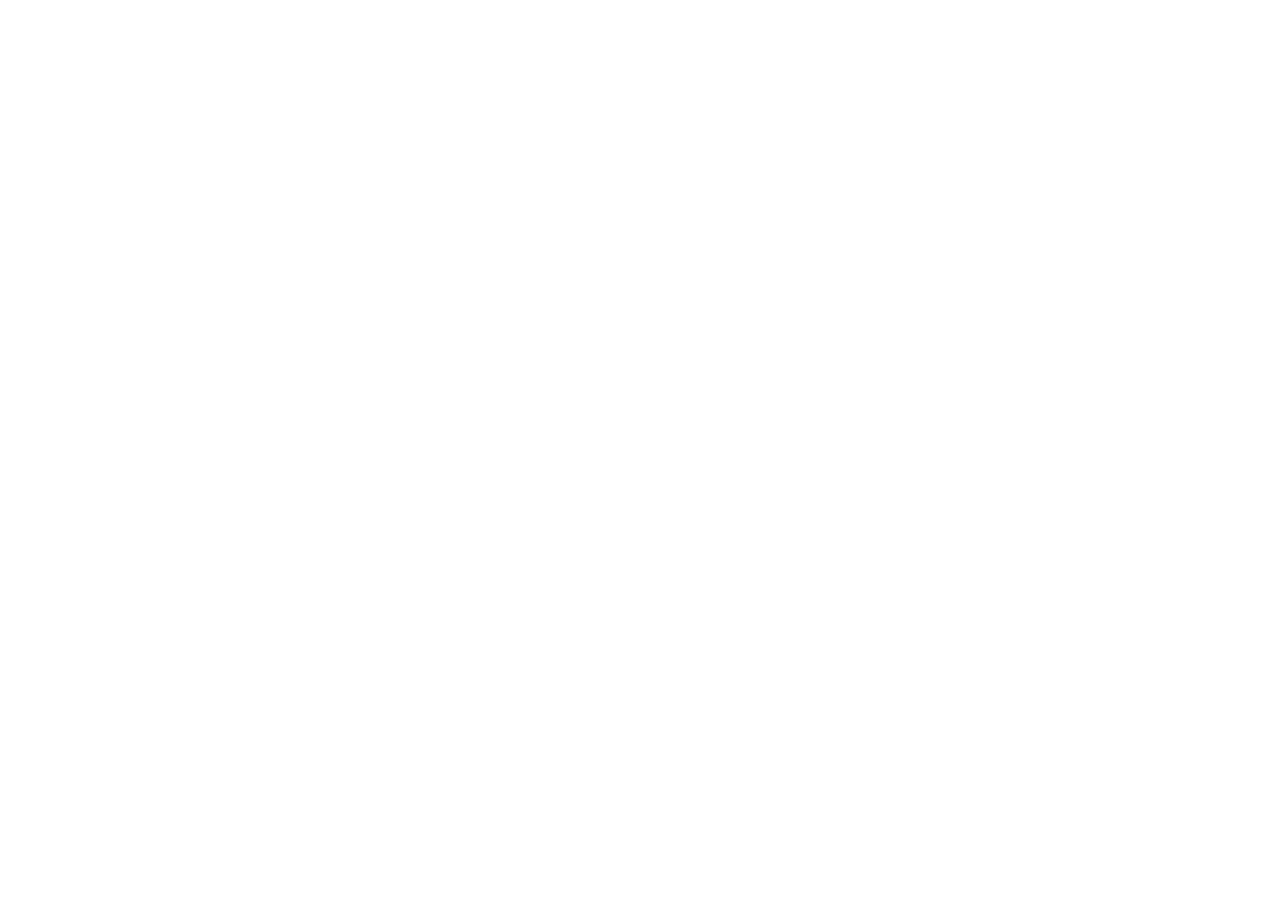
==== index.html @ 6152bffc "Add new file index home page and just write nav and div navbar-right, navbar-mid, navbar-left." ====
<!DOCTYPE html>
<html lang="en">
<head>
    <meta charset="UTF-8">
    <meta http-equiv="X-UA-Compatible" content="IE=edge">
    <meta name="viewport" content="width=device-width, initial-scale=1.0">
    <title>SHI_GA</title>
</head>
<body>
    <nav>
        <div class="navbar-left"></div>
        <div class="navbar-mid"></div>
        <div class="navbar-right"></div>
    </nav>
</body>
</html>
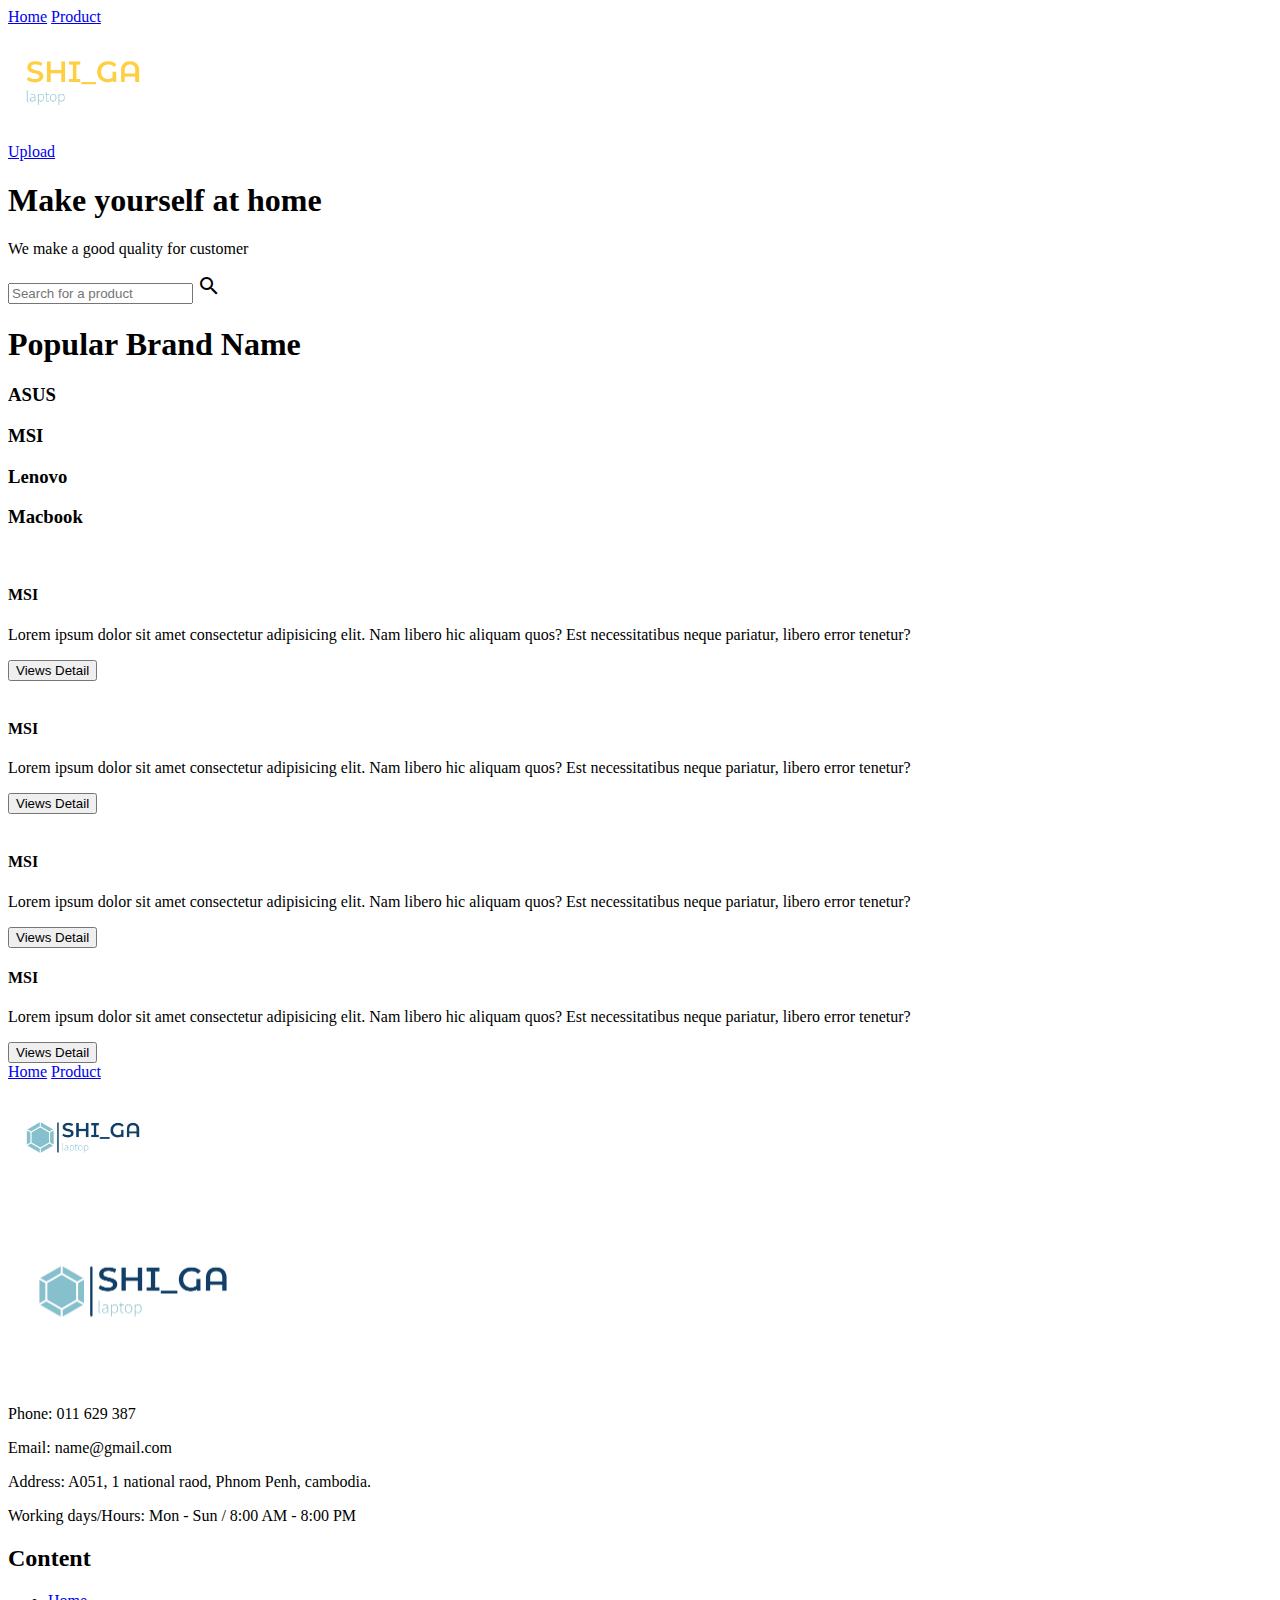
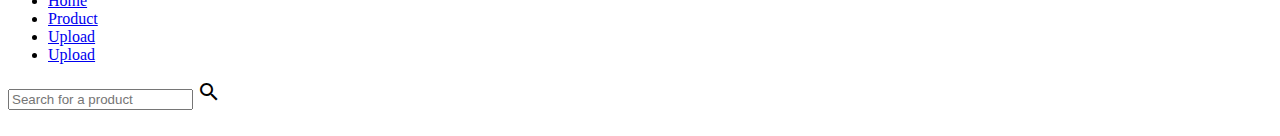
==== commit 09fc99fe: "Finish all the html files code." ====
--- a/index.html
+++ b/index.html
@@ -1,16 +1,141 @@
 <!DOCTYPE html>
 <html lang="en">
+
 <head>
     <meta charset="UTF-8">
     <meta http-equiv="X-UA-Compatible" content="IE=edge">
     <meta name="viewport" content="width=device-width, initial-scale=1.0">
     <title>SHI_GA</title>
+    <link rel="stylesheet" href="css/style.min.css">
+    <link rel="stylesheet" href="https://fonts.googleapis.com/icon?family=Material+Icons">
 </head>
+
 <body>
-    <nav>
-        <div class="navbar-left"></div>
-        <div class="navbar-mid"></div>
-        <div class="navbar-right"></div>
-    </nav>
+    <div class="container">
+        <nav>
+            <div class="navbar-left">
+                <a href="index.html">Home</a>
+                <a href="files/productPage/product.html">Product</a>
+            </div>
+            <div class="navbar-mid">
+                <a href="index.html"><img src="img/shi_ga-logo (1).png" alt="" width="150px"></a>
+            </div>
+            <div class="navbar-right">
+                <a href="files/uplaodPage/upload.html">Upload</a>
+            </div>
+        </nav>
+        <div class="header">
+            <h1>Make yourself at home</h1>
+            <p>We make a good quality for customer</p>
+            <div class="search">
+                <input type="text" class="search-input" placeholder="Search for a product">
+                <i class="material-icons">search</i>
+            </div>
+        </div>
+        <div class="popular-brand">
+            <h1>Popular Brand Name</h1>
+            <div class="show-img">
+                <h3>ASUS</h3>
+            </div>
+            <div class="show-img">
+                <h3>MSI</h3>
+            </div>
+            <div class="show-img">
+                <h3>Lenovo</h3>
+            </div>
+            <div class="show-img">
+                <h3>Macbook</h3>
+            </div>
+        </div>
+        <div class="list-item">
+            <div class="detail">
+                <div class="img">
+                    <img src="#####" alt="">
+                </div>
+                <div class="info">
+                    <h4>MSI</h4>
+                    <p>Lorem ipsum dolor sit amet consectetur adipisicing elit. Nam libero hic aliquam quos? Est
+                        necessitatibus neque pariatur, libero error tenetur?</p>
+                    <button>Views Detail</button>
+                </div>
+            </div>
+            <div class="detail">
+                <div class="img">
+                    <img src="#####" alt="">
+                </div>
+                <div class="info">
+                    <h4>MSI</h4>
+                    <p>Lorem ipsum dolor sit amet consectetur adipisicing elit. Nam libero hic aliquam quos? Est
+                        necessitatibus neque pariatur, libero error tenetur?</p>
+                    <button>Views Detail</button>
+                </div>
+            </div>
+            <div class="detail">
+                <div class="img">
+                    <img src="#####" alt="">
+                </div>
+                <div class="info">
+                    <h4>MSI</h4>
+                    <p>Lorem ipsum dolor sit amet consectetur adipisicing elit. Nam libero hic aliquam quos? Est
+                        necessitatibus neque pariatur, libero error tenetur?</p>
+                    <button>Views Detail</button>
+                </div>
+            </div>
+        </div>
+        <div class="info-item">
+            <div class="info">
+                <h4>MSI</h4>
+                <p>Lorem ipsum dolor sit amet consectetur adipisicing elit. Nam libero hic aliquam quos? Est
+                    necessitatibus neque pariatur, libero error tenetur?</p>
+                <button>Views Detail</button>
+            </div>
+        </div>
+
+        <nav>
+            <div class="navbar-left">
+                <a href="index.html">Home</a>
+                <a href="files/productPage/product.html">Product</a>
+            </div>
+            <div class="navbar-mid">
+                <a href="index.html"><img src="img/shi_ga-logo.png" alt="" width="150px"></a>
+            </div>
+            <!-- <div class="navbar-right">
+            <a href="files/uplaodPage/upload.html">Upload</a>
+        </div> -->
+        </nav>
+        <div class="footer">
+            <div class="footer-left">
+                <a href="index.html"><img src="img/shi_ga-logo.png" alt="" width="250px"></a>
+                <div class="text">
+                    <p>Phone: 011 629 387</p>
+                    <p>Email: name@gmail.com</p>
+                    <p>Address: A051, 1 national raod, Phnom Penh, cambodia.</p>
+                    <p>Working days/Hours: Mon - Sun / 8:00 AM - 8:00 PM</p>
+                </div>
+            </div>
+            <div class="footer-center">
+                <h2>Content</h2>
+                <ul>
+                    <li><a href="index.html">Home</a></li>
+                    <li><a href="files/productPage/product.html">Product</a></li>
+                    <li><a href="files/uplaodPage/upload.html">Upload</a></li>
+                    <li><a href="files/help.html">Upload</a></li>
+            </div>
+            <div class="footer-right">
+                <div class="search">
+                    <input type="text" class="search-input" placeholder="Search for a product">
+                    <i class="material-icons">search</i>
+                </div>
+                <div class="media">
+                    <img src="###" alt="">
+                    <img src="###" alt="">
+                    <img src="###" alt="">
+                    <img src="###" alt="">
+                </div>
+            </div>
+
+        </div>
+    </div>
 </body>
+
 </html>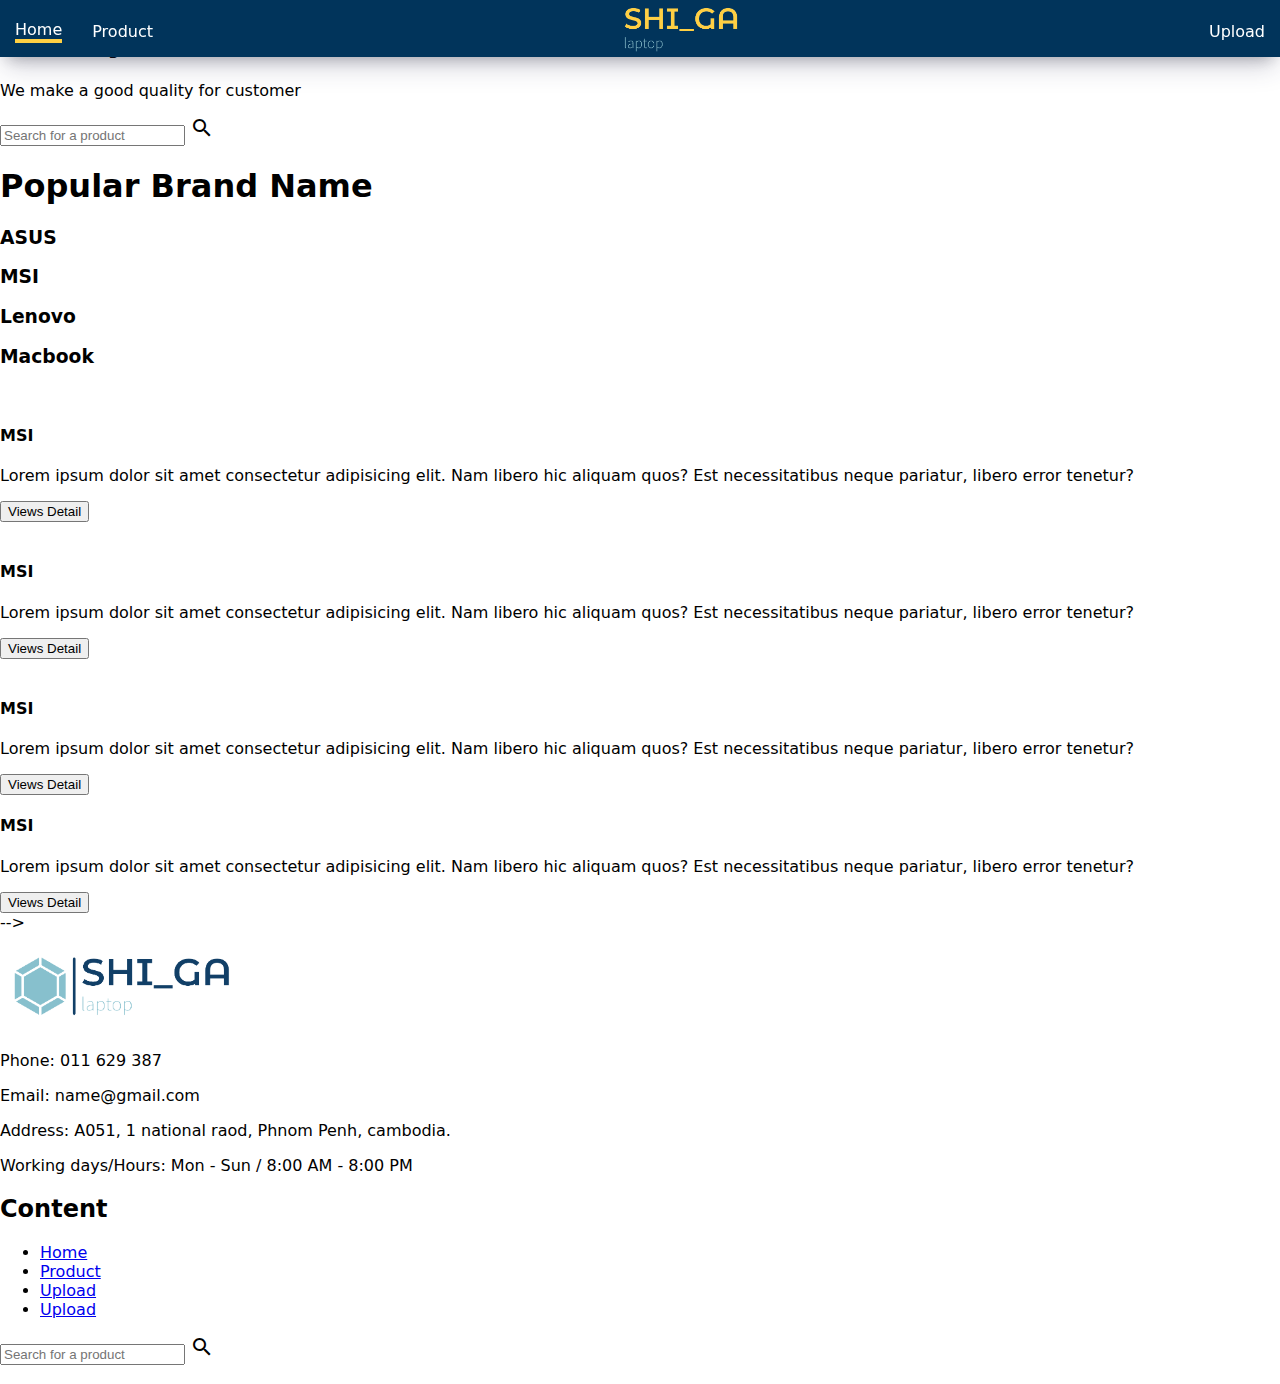
==== commit b19b51a8: "Add new feature nav bar style to all pages." ====
--- a/index.html
+++ b/index.html
@@ -14,7 +14,7 @@
     <div class="container">
         <nav>
             <div class="navbar-left">
-                <a href="index.html">Home</a>
+                <a href="index.html" class="acitve">Home</a>
                 <a href="files/productPage/product.html">Product</a>
             </div>
             <div class="navbar-mid">
@@ -91,7 +91,7 @@
             </div>
         </div>
 
-        <nav>
+        <!-- <nav>
             <div class="navbar-left">
                 <a href="index.html">Home</a>
                 <a href="files/productPage/product.html">Product</a>
@@ -102,7 +102,7 @@
             <!-- <div class="navbar-right">
             <a href="files/uplaodPage/upload.html">Upload</a>
         </div> -->
-        </nav>
+        </nav> -->
         <div class="footer">
             <div class="footer-left">
                 <a href="index.html"><img src="img/shi_ga-logo.png" alt="" width="250px"></a>
--- a/css/style.min.css
+++ b/css/style.min.css
@@ -0,0 +1 @@
+nav{display:flex;justify-content:space-between;width:100%;padding-top:5px;background-color:#01345b;box-shadow:rgba(50,50,93,.25) 0px 13px 27px -5px,rgba(0,0,0,.3) 0px 8px 16px -8px;position:fixed;top:0;z-index:1000}nav .navbar-left,nav .navbar-right{display:flex;align-items:center}nav .navbar-left a,nav .navbar-right a{margin:0px 15px;text-decoration:none !important;color:#fff}nav .navbar-left .acitve,nav .navbar-right .acitve{border-bottom:4px solid #ffcf43}nav .navbar-left :hover,nav .navbar-right :hover{border-bottom:4px solid #ffcf43}body{margin:0;padding:0;font-family:system-ui}.container{width:100%}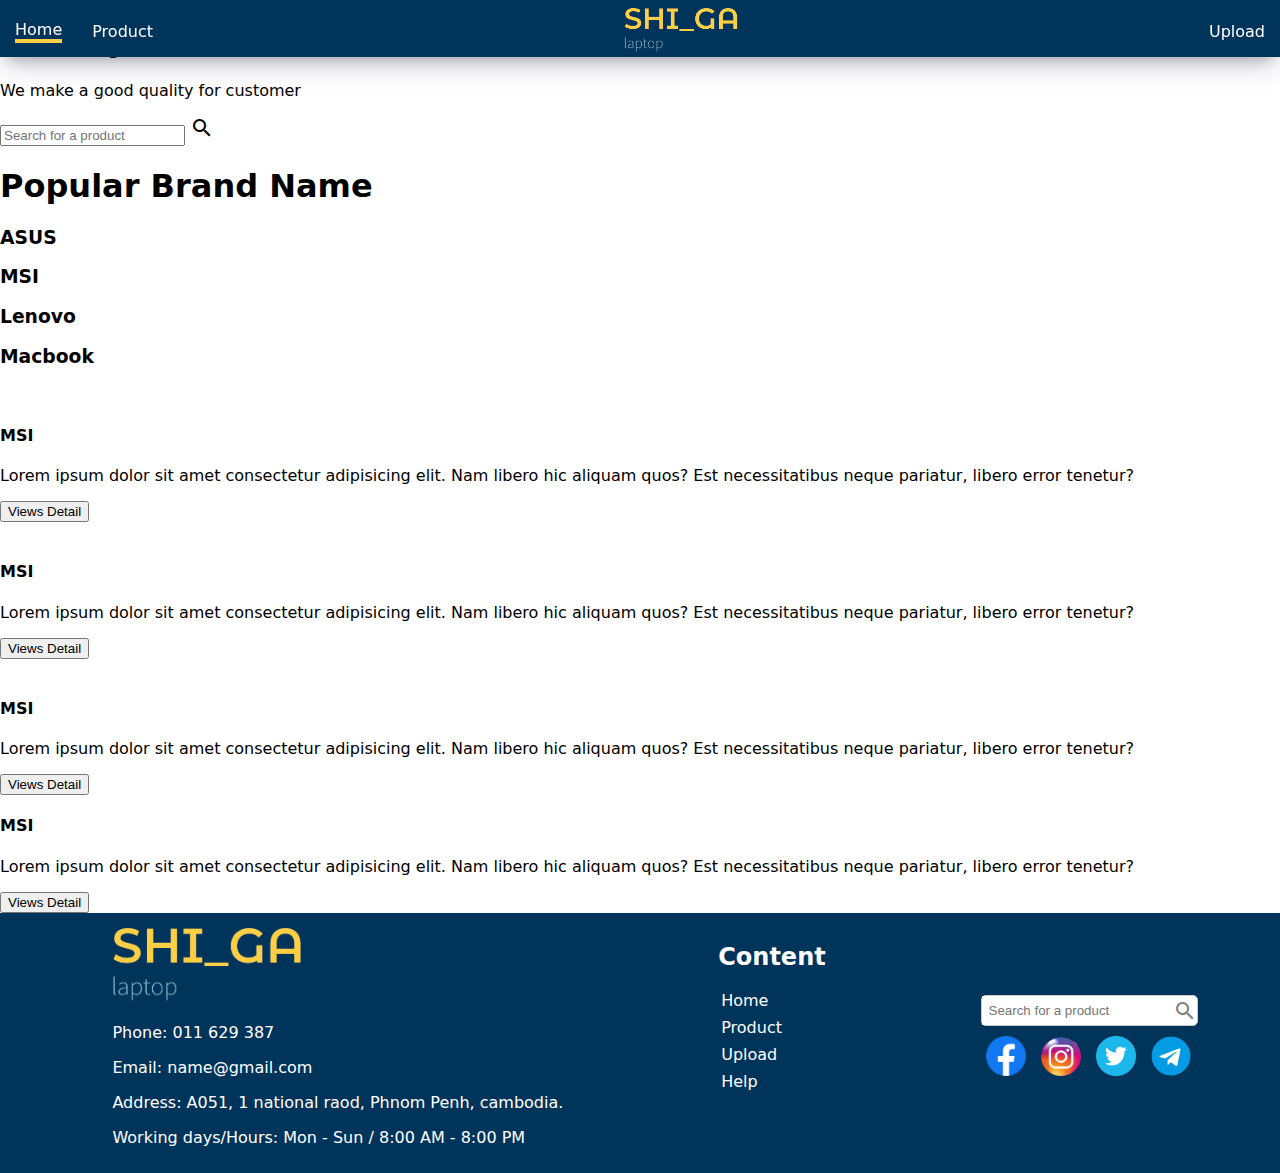
==== commit e558f252: "Add new feature footer style to all pages." ====
--- a/index.html
+++ b/index.html
@@ -99,13 +99,13 @@
             <div class="navbar-mid">
                 <a href="index.html"><img src="img/shi_ga-logo.png" alt="" width="150px"></a>
             </div>
-            <!-- <div class="navbar-right">
+            <div class="navbar-right">
             <a href="files/uplaodPage/upload.html">Upload</a>
         </div> -->
-        </nav> -->
+        </nav> 
         <div class="footer">
             <div class="footer-left">
-                <a href="index.html"><img src="img/shi_ga-logo.png" alt="" width="250px"></a>
+                <a href="index.html"><img src="img/shi_ga-logo (1).png" alt="" width="250px"></a>
                 <div class="text">
                     <p>Phone: 011 629 387</p>
                     <p>Email: name@gmail.com</p>
@@ -119,7 +119,8 @@
                     <li><a href="index.html">Home</a></li>
                     <li><a href="files/productPage/product.html">Product</a></li>
                     <li><a href="files/uplaodPage/upload.html">Upload</a></li>
-                    <li><a href="files/help.html">Upload</a></li>
+                    <li><a href="files/help.html">Help</a></li>
+                </ul>
             </div>
             <div class="footer-right">
                 <div class="search">
@@ -127,10 +128,10 @@
                     <i class="material-icons">search</i>
                 </div>
                 <div class="media">
-                    <img src="###" alt="">
-                    <img src="###" alt="">
-                    <img src="###" alt="">
-                    <img src="###" alt="">
+                    <img src="img/Facebook_Logo_(2019).png" alt="" width="40px">  
+                    <img src="img/ig.png" alt="" width="40px">
+                    <img src="img/tw.png" alt="" width="40px">
+                    <img src="img/tele.png" alt="" width="40px">
                 </div>
             </div>
 
--- a/css/style.min.css
+++ b/css/style.min.css
@@ -1 +1 @@
-nav{display:flex;justify-content:space-between;width:100%;padding-top:5px;background-color:#01345b;box-shadow:rgba(50,50,93,.25) 0px 13px 27px -5px,rgba(0,0,0,.3) 0px 8px 16px -8px;position:fixed;top:0;z-index:1000}nav .navbar-left,nav .navbar-right{display:flex;align-items:center}nav .navbar-left a,nav .navbar-right a{margin:0px 15px;text-decoration:none !important;color:#fff}nav .navbar-left .acitve,nav .navbar-right .acitve{border-bottom:4px solid #ffcf43}nav .navbar-left :hover,nav .navbar-right :hover{border-bottom:4px solid #ffcf43}body{margin:0;padding:0;font-family:system-ui}.container{width:100%}+nav{display:flex;justify-content:space-between;width:100%;padding-top:5px;background-color:#01345b;box-shadow:rgba(50,50,93,.25) 0px 13px 27px -5px,rgba(0,0,0,.3) 0px 8px 16px -8px;position:fixed;top:0;z-index:1000}nav .navbar-left,nav .navbar-right{display:flex;align-items:center}nav .navbar-left a,nav .navbar-right a{margin:0px 15px;text-decoration:none !important;color:#fff}nav .navbar-left .acitve,nav .navbar-right .acitve{border-bottom:4px solid #ffcf43}nav .navbar-left :hover,nav .navbar-right :hover{border-bottom:4px solid #ffcf43}.footer{color:#fff;display:flex;justify-content:space-around;background-color:#01345b;padding:10px 5px}.footer .footer-left .text{margin-left:30px}.footer .footer-center ul{margin-left:-45px}.footer .footer-center ul li{list-style:none;margin:8px}.footer .footer-center ul li a{text-decoration:none;color:#fff}.footer .footer-right{display:flex;flex-direction:column;justify-content:center}.footer .footer-right img{margin:10px 5px}.footer .footer-right .search{display:flex;background-color:#fff;align-items:center;border-radius:5px;border:1px solid #ccc}.footer .footer-right .search input{padding:7px;width:100%;border:none;outline:none}.footer .footer-right .search i{color:gray}body{margin:0;padding:0;font-family:system-ui}.container{width:100%}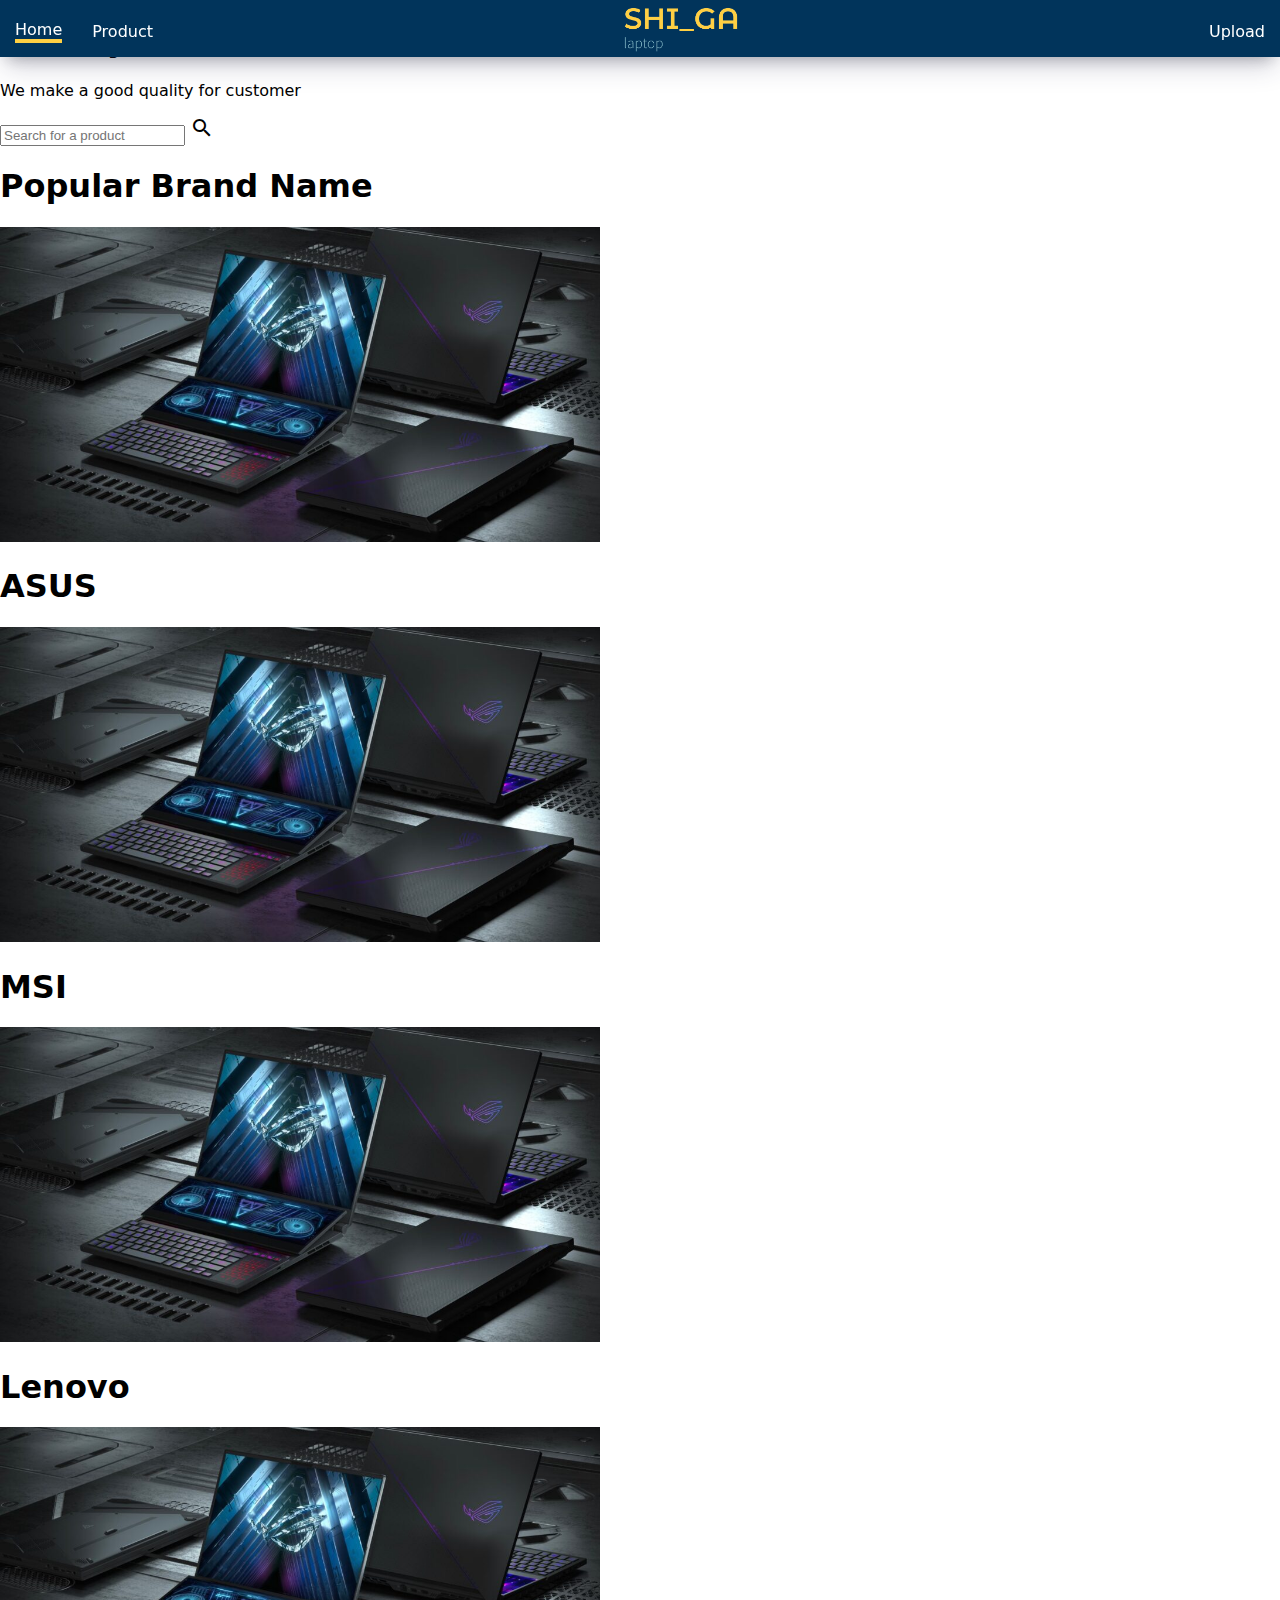
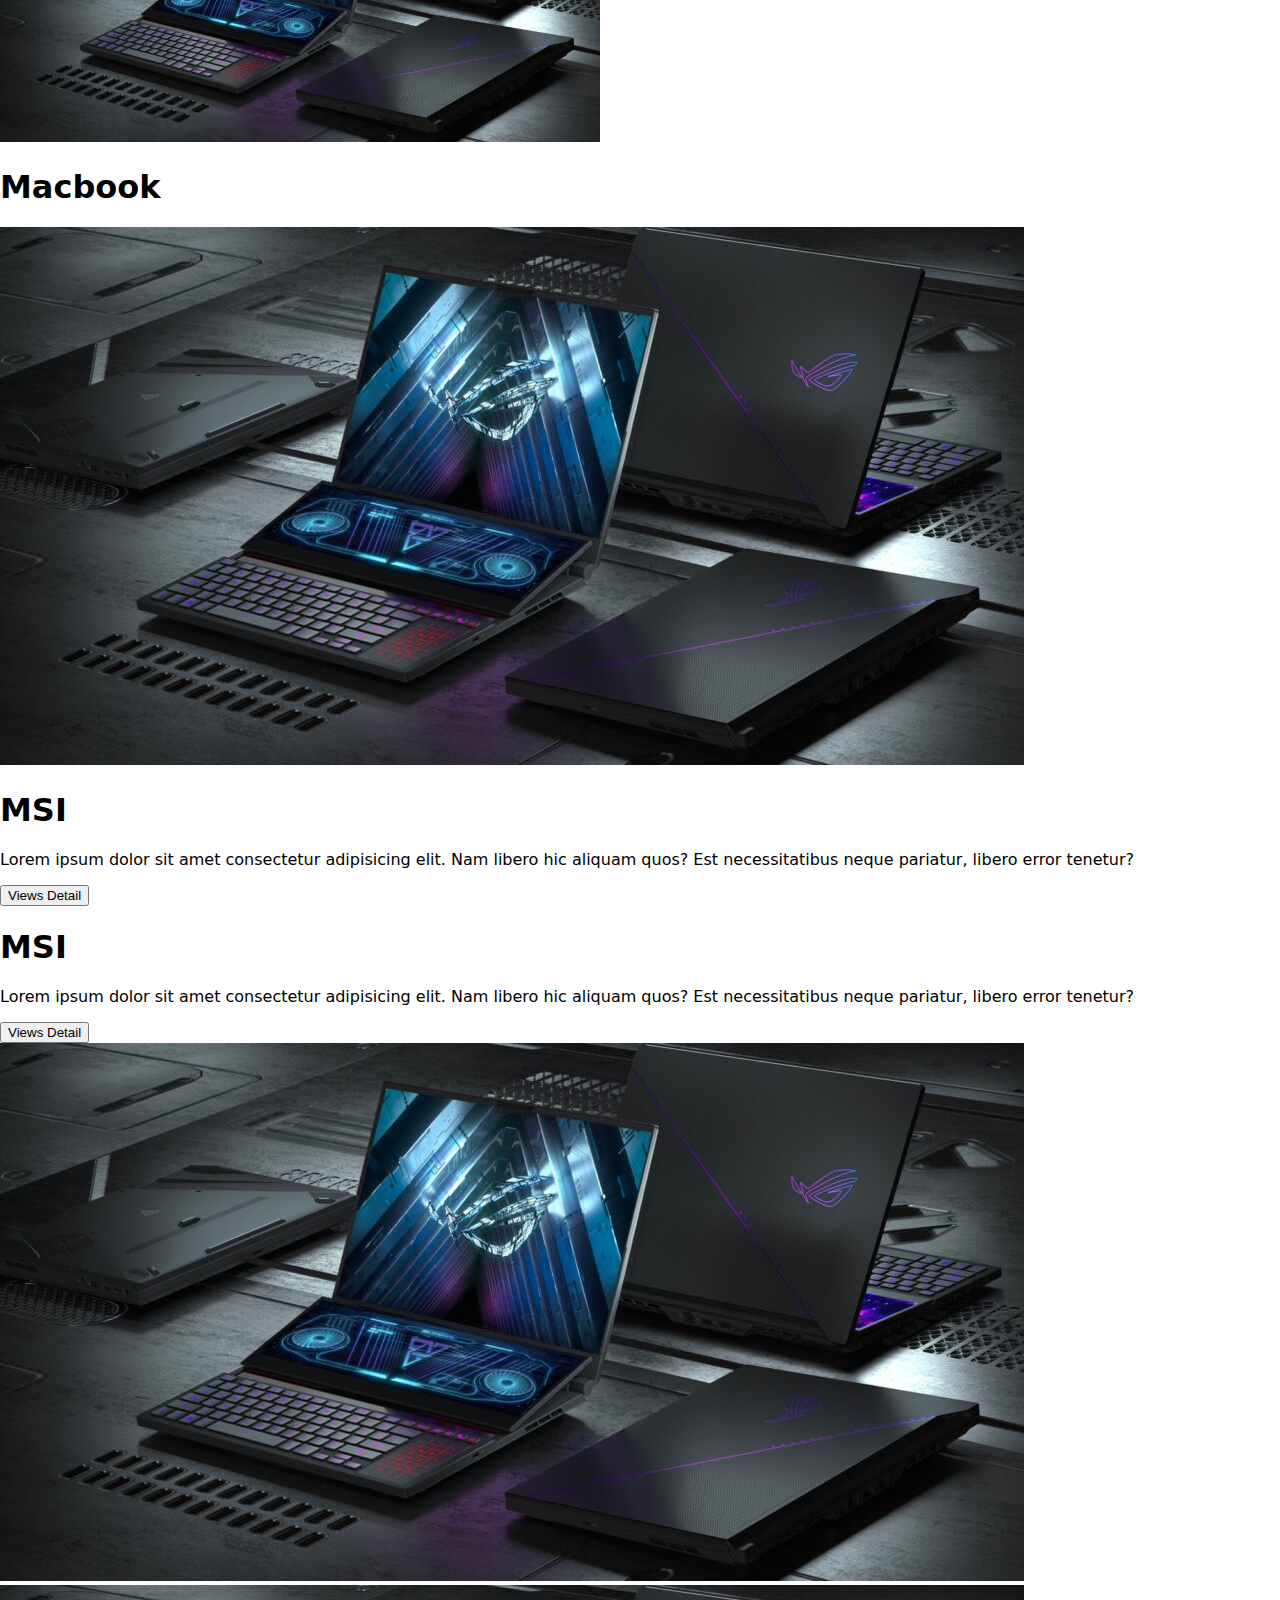
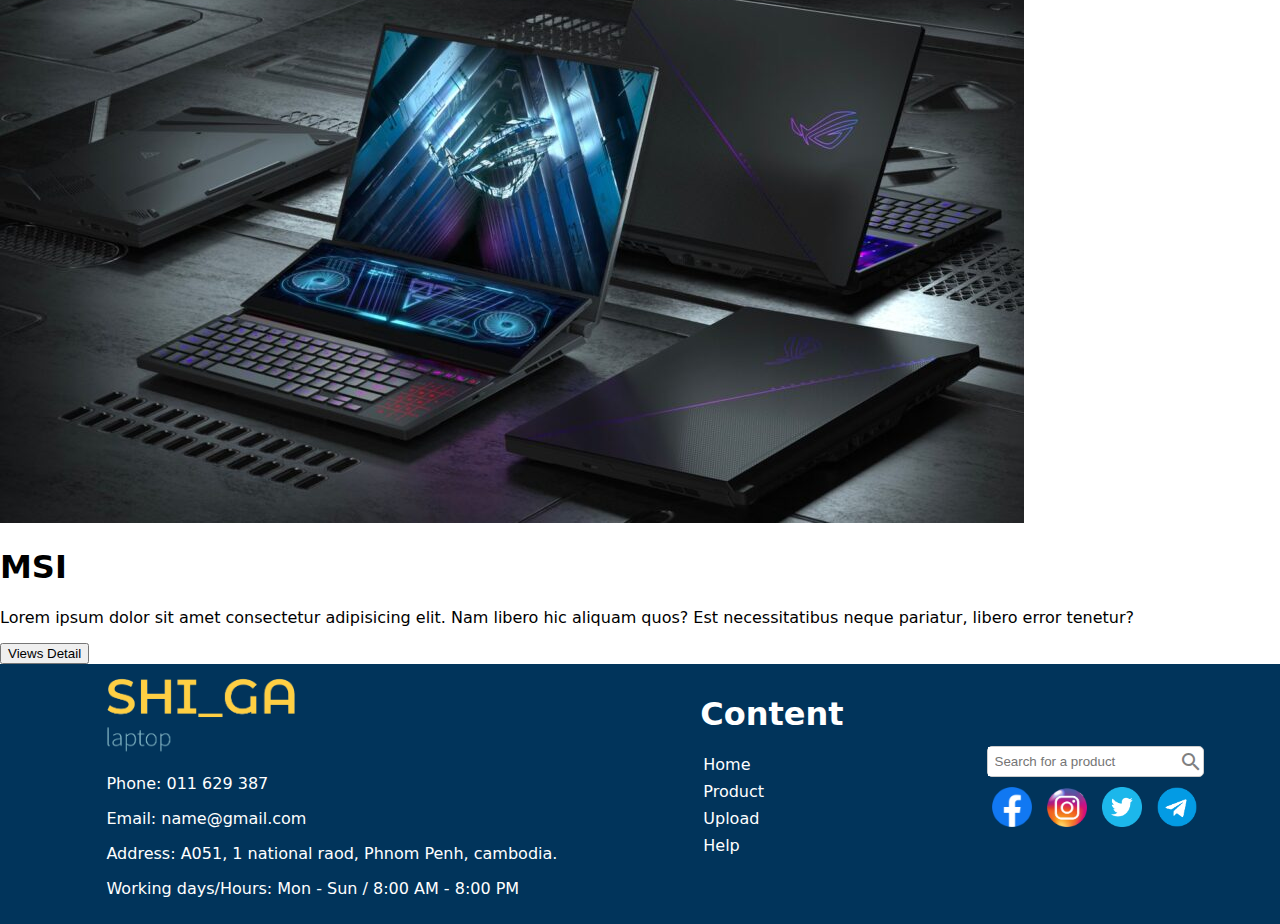
==== commit 24418e28: "Applys style on home page." ====
--- a/index.html
+++ b/index.html
@@ -25,84 +25,83 @@
             </div>
         </nav>
         <div class="header">
-            <h1>Make yourself at home</h1>
-            <p>We make a good quality for customer</p>
-            <div class="search">
-                <input type="text" class="search-input" placeholder="Search for a product">
-                <i class="material-icons">search</i>
+            <div class="text-header">
+                <h1>Make yourself at <span>home</span></h1>
+                <p>We make a good quality for customer</p>
+                <div class="search">
+                    <input type="text" class="search-input" placeholder="Search for a product">
+                    <i class="material-icons">search</i>
+                </div>
             </div>
         </div>
         <div class="popular-brand">
             <h1>Popular Brand Name</h1>
-            <div class="show-img">
-                <h3>ASUS</h3>
-            </div>
-            <div class="show-img">
-                <h3>MSI</h3>
-            </div>
-            <div class="show-img">
-                <h3>Lenovo</h3>
-            </div>
-            <div class="show-img">
-                <h3>Macbook</h3>
+            <div class="list-brand">
+                <div class="show-img">
+                    <img src="img/asus_laptops_2022_asus_zephyrus_duo_16-1024x538.jpg" alt="" width="600px">
+                    <h1>ASUS</h1>
+                </div>
+                <div class="show-img">
+                    <img src="img/asus_laptops_2022_asus_zephyrus_duo_16-1024x538.jpg" alt="" width="600px">
+                    <h1>MSI</h1>
+                </div>
+                <div class="show-img">
+                    <img src="img/asus_laptops_2022_asus_zephyrus_duo_16-1024x538.jpg" alt="" width="600px">
+                    <h1>Lenovo</h1>
+                </div>
+                <div class="show-img">
+                    <img src="img/asus_laptops_2022_asus_zephyrus_duo_16-1024x538.jpg" alt="" width="600px">
+                    <h1>Macbook</h1>
+                </div>
             </div>
         </div>
         <div class="list-item">
             <div class="detail">
                 <div class="img">
-                    <img src="#####" alt="">
+                    <img src="img/asus_laptops_2022_asus_zephyrus_duo_16-1024x538.jpg" alt="">
                 </div>
                 <div class="info">
-                    <h4>MSI</h4>
+                    <h1>MSI</h1>
                     <p>Lorem ipsum dolor sit amet consectetur adipisicing elit. Nam libero hic aliquam quos? Est
                         necessitatibus neque pariatur, libero error tenetur?</p>
                     <button>Views Detail</button>
                 </div>
             </div>
             <div class="detail">
-                <div class="img">
-                    <img src="#####" alt="">
-                </div>
+
                 <div class="info">
-                    <h4>MSI</h4>
+                    <h1>MSI</h1>
                     <p>Lorem ipsum dolor sit amet consectetur adipisicing elit. Nam libero hic aliquam quos? Est
                         necessitatibus neque pariatur, libero error tenetur?</p>
                     <button>Views Detail</button>
                 </div>
+                <div class="img">
+                    <img src="img/asus_laptops_2022_asus_zephyrus_duo_16-1024x538.jpg" alt="">
+
+                </div>
             </div>
             <div class="detail">
                 <div class="img">
-                    <img src="#####" alt="">
+                    <img src="img/asus_laptops_2022_asus_zephyrus_duo_16-1024x538.jpg" alt="">
                 </div>
                 <div class="info">
-                    <h4>MSI</h4>
+
+                    <h1>MSI</h1>
                     <p>Lorem ipsum dolor sit amet consectetur adipisicing elit. Nam libero hic aliquam quos? Est
                         necessitatibus neque pariatur, libero error tenetur?</p>
                     <button>Views Detail</button>
                 </div>
             </div>
         </div>
-        <div class="info-item">
+        <!-- <div class="info-item">
+            <img src="img/asus_laptops_2022_asus_zephyrus_duo_16-1024x538.jpg" alt="">
             <div class="info">
-                <h4>MSI</h4>
+                <h1>MSI</h1>
                 <p>Lorem ipsum dolor sit amet consectetur adipisicing elit. Nam libero hic aliquam quos? Est
                     necessitatibus neque pariatur, libero error tenetur?</p>
                 <button>Views Detail</button>
             </div>
-        </div>
-
-        <!-- <nav>
-            <div class="navbar-left">
-                <a href="index.html">Home</a>
-                <a href="files/productPage/product.html">Product</a>
-            </div>
-            <div class="navbar-mid">
-                <a href="index.html"><img src="img/shi_ga-logo.png" alt="" width="150px"></a>
-            </div>
-            <div class="navbar-right">
-            <a href="files/uplaodPage/upload.html">Upload</a>
         </div> -->
-        </nav> 
         <div class="footer">
             <div class="footer-left">
                 <a href="index.html"><img src="img/shi_ga-logo (1).png" alt="" width="250px"></a>
@@ -114,7 +113,7 @@
                 </div>
             </div>
             <div class="footer-center">
-                <h2>Content</h2>
+                <h1>Content</h1>
                 <ul>
                     <li><a href="index.html">Home</a></li>
                     <li><a href="files/productPage/product.html">Product</a></li>
@@ -128,7 +127,7 @@
                     <i class="material-icons">search</i>
                 </div>
                 <div class="media">
-                    <img src="img/Facebook_Logo_(2019).png" alt="" width="40px">  
+                    <img src="img/Facebook_Logo_(2019).png" alt="" width="40px">
                     <img src="img/ig.png" alt="" width="40px">
                     <img src="img/tw.png" alt="" width="40px">
                     <img src="img/tele.png" alt="" width="40px">
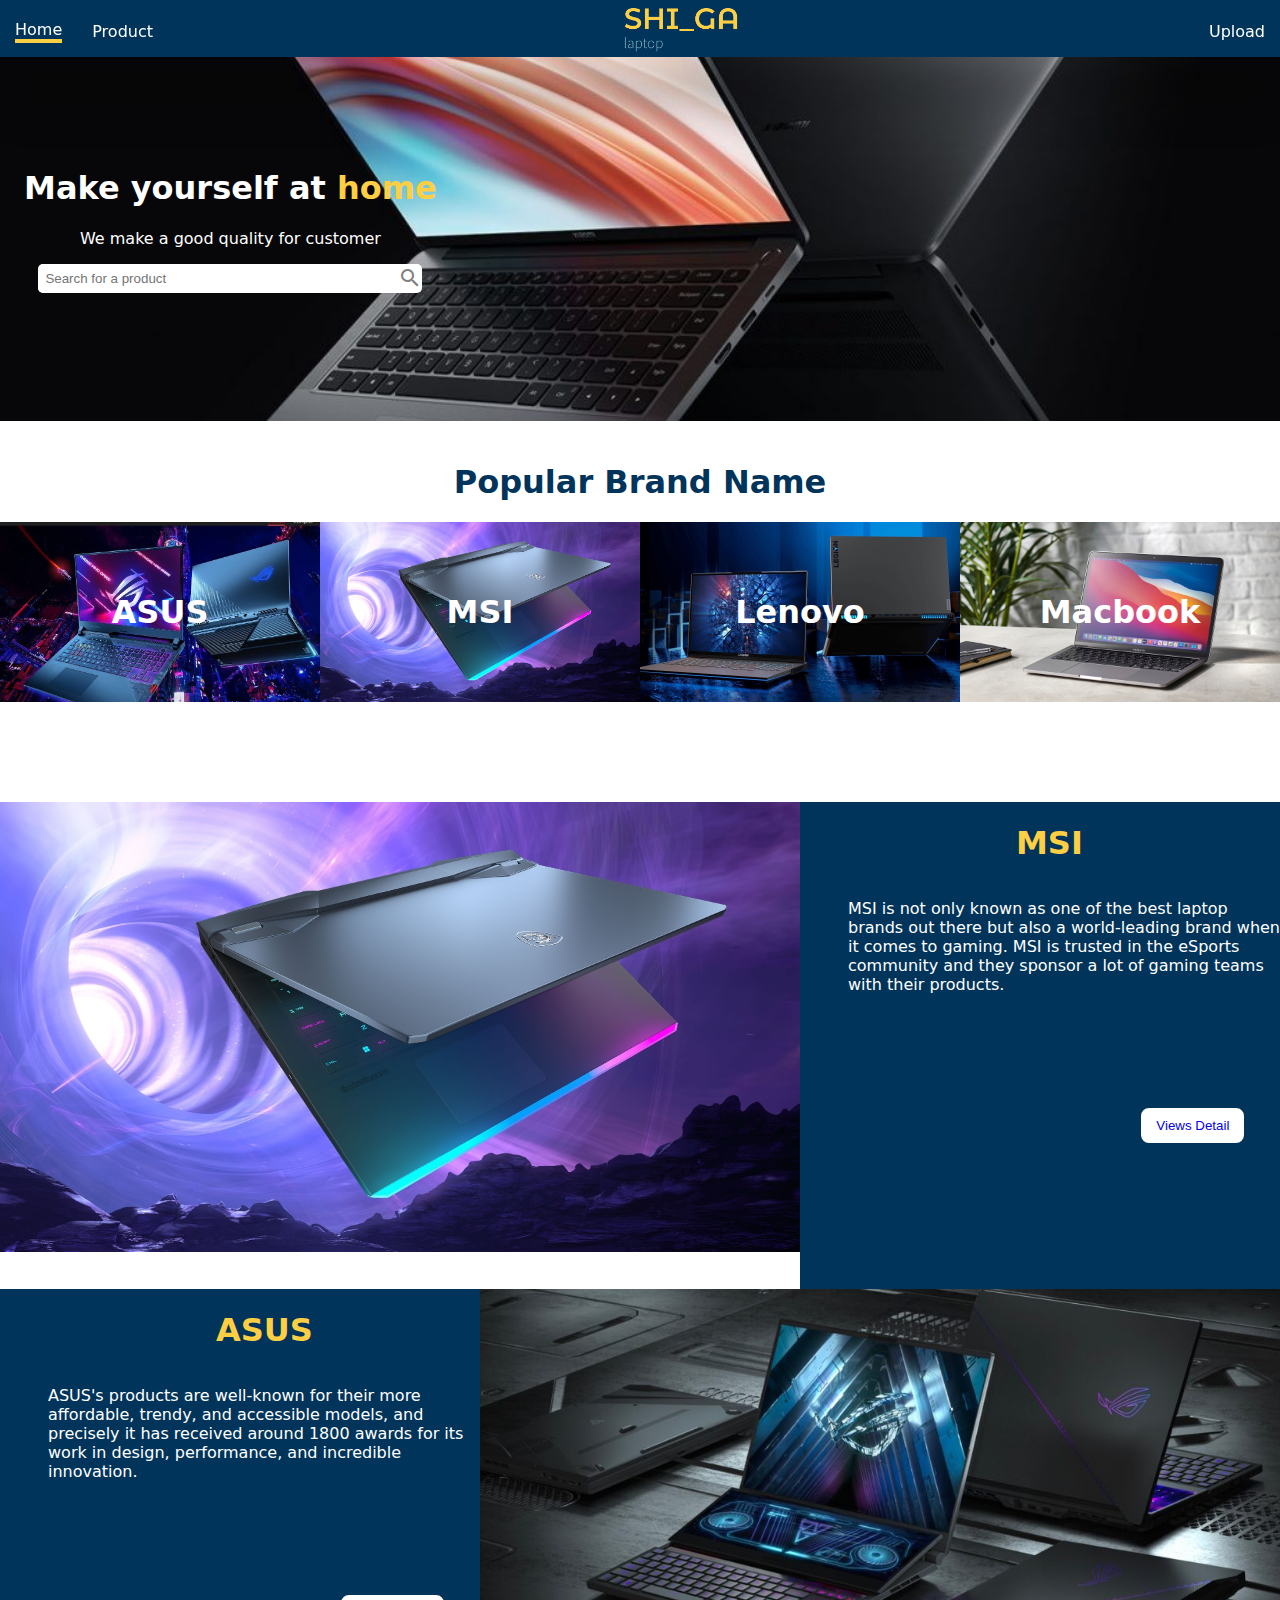
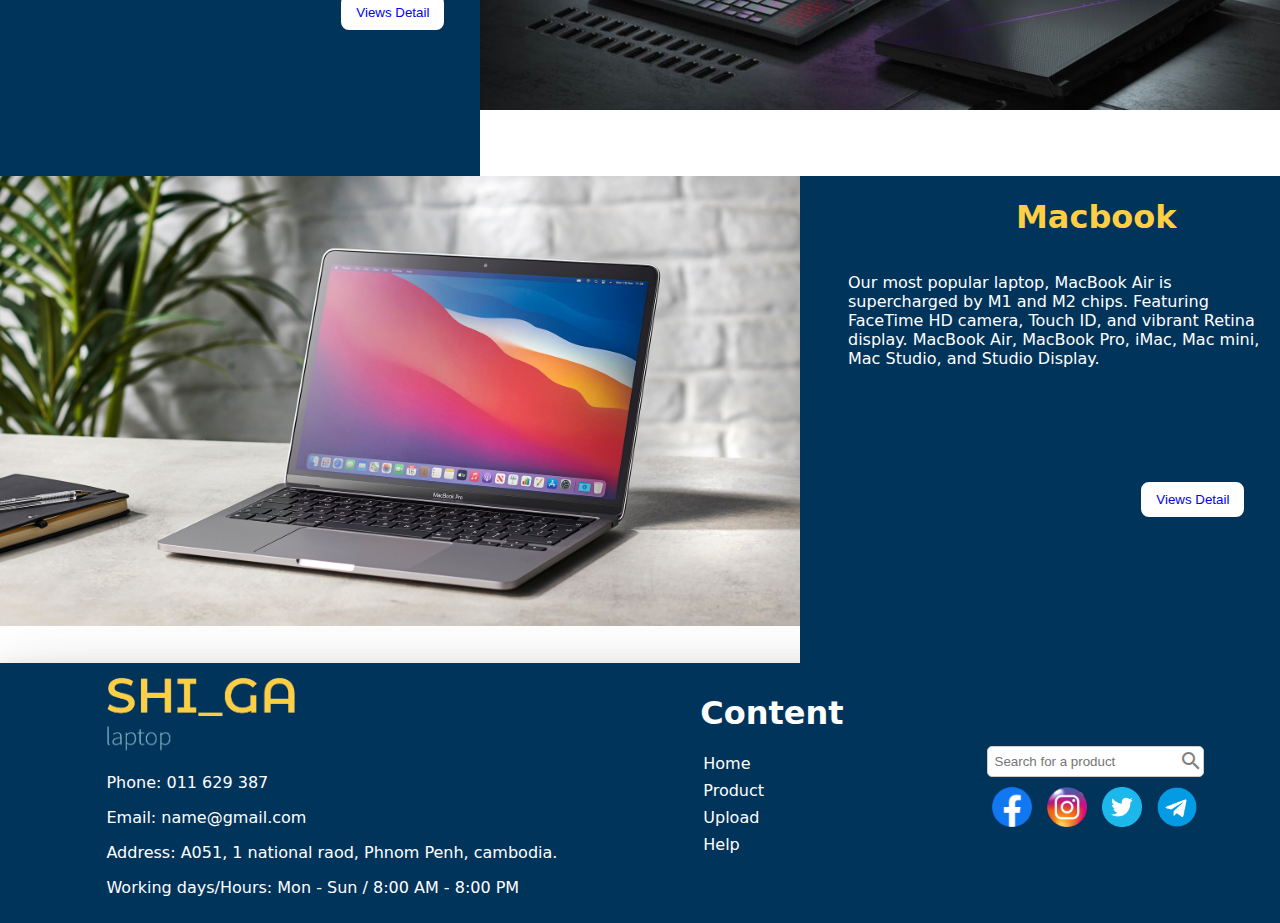
==== commit d5fd6f44: "[ALL_PAGE]: change some style on all pages" ====
--- a/index.html
+++ b/index.html
@@ -38,19 +38,19 @@
             <h1>Popular Brand Name</h1>
             <div class="list-brand">
                 <div class="show-img">
-                    <img src="img/asus_laptops_2022_asus_zephyrus_duo_16-1024x538.jpg" alt="" width="600px">
+                    <img src="img/asus-rog-strix-scar-17.jpg" alt="" width="600px">
                     <h1>ASUS</h1>
                 </div>
                 <div class="show-img">
-                    <img src="img/asus_laptops_2022_asus_zephyrus_duo_16-1024x538.jpg" alt="" width="600px">
+                    <img src="img/msi_raider_ge_76_gaming_laptop_website_1641393146763.jpg" alt="" width="600px">
                     <h1>MSI</h1>
                 </div>
                 <div class="show-img">
-                    <img src="img/asus_laptops_2022_asus_zephyrus_duo_16-1024x538.jpg" alt="" width="600px">
+                    <img src="img/lenovolegion5pro-1658155480534.jpg" alt="" width="600px">
                     <h1>Lenovo</h1>
                 </div>
                 <div class="show-img">
-                    <img src="img/asus_laptops_2022_asus_zephyrus_duo_16-1024x538.jpg" alt="" width="600px">
+                    <img src="img/GfinEMFXnT42BFxAcDc2rA.jpg" alt="" width="600px">
                     <h1>Macbook</h1>
                 </div>
             </div>
@@ -58,22 +58,22 @@
         <div class="list-item">
             <div class="detail">
                 <div class="img">
-                    <img src="img/asus_laptops_2022_asus_zephyrus_duo_16-1024x538.jpg" alt="">
+                    <img src="img/msi_raider_ge_76_gaming_laptop_website_1641393146763.jpg" alt="">
                 </div>
                 <div class="info">
                     <h1>MSI</h1>
-                    <p>Lorem ipsum dolor sit amet consectetur adipisicing elit. Nam libero hic aliquam quos? Est
-                        necessitatibus neque pariatur, libero error tenetur?</p>
-                    <button>Views Detail</button>
+                    <p>MSI is not only known as one of the best laptop brands out there but also a world-leading brand when it comes to gaming. MSI is trusted in the eSports community and they sponsor a lot of gaming teams with their products.</p>
+                    <button><a href="https://www.msi.com/index.php">Views Detail</a></button>
+
                 </div>
             </div>
             <div class="detail">
 
                 <div class="info">
-                    <h1>MSI</h1>
-                    <p>Lorem ipsum dolor sit amet consectetur adipisicing elit. Nam libero hic aliquam quos? Est
-                        necessitatibus neque pariatur, libero error tenetur?</p>
-                    <button>Views Detail</button>
+                    <h1>ASUS</h1>
+                    <p>ASUS's products are well-known for their more affordable, trendy, and accessible models, and precisely it has received around 1800 awards for its work in design, performance, and incredible innovation.</p>
+                    <button><a href="https://www.asus.com/">Views Detail</a></button>
+
                 </div>
                 <div class="img">
                     <img src="img/asus_laptops_2022_asus_zephyrus_duo_16-1024x538.jpg" alt="">
@@ -82,14 +82,14 @@
             </div>
             <div class="detail">
                 <div class="img">
-                    <img src="img/asus_laptops_2022_asus_zephyrus_duo_16-1024x538.jpg" alt="">
+                    <img src="img/GfinEMFXnT42BFxAcDc2rA.jpg" alt="">
                 </div>
                 <div class="info">
 
-                    <h1>MSI</h1>
-                    <p>Lorem ipsum dolor sit amet consectetur adipisicing elit. Nam libero hic aliquam quos? Est
-                        necessitatibus neque pariatur, libero error tenetur?</p>
-                    <button>Views Detail</button>
+                    <h1>Macbook</h1>
+                    <p>Our most popular laptop, MacBook Air is supercharged by M1 and M2 chips. Featuring FaceTime HD camera, Touch ID, and vibrant Retina display. MacBook Air, MacBook Pro, iMac, Mac mini, Mac Studio, and Studio Display.</p>
+                    
+                    <button><a href="https://www.apple.com/macbook-pro/">Views Detail</a></button>
                 </div>
             </div>
         </div>
--- a/css/style.min.css
+++ b/css/style.min.css
@@ -1 +1 @@
-nav{display:flex;justify-content:space-between;width:100%;padding-top:5px;background-color:#01345b;box-shadow:rgba(50,50,93,.25) 0px 13px 27px -5px,rgba(0,0,0,.3) 0px 8px 16px -8px;position:fixed;top:0;z-index:1000}nav .navbar-left,nav .navbar-right{display:flex;align-items:center}nav .navbar-left a,nav .navbar-right a{margin:0px 15px;text-decoration:none !important;color:#fff}nav .navbar-left .acitve,nav .navbar-right .acitve{border-bottom:4px solid #ffcf43}nav .navbar-left :hover,nav .navbar-right :hover{border-bottom:4px solid #ffcf43}.footer{color:#fff;display:flex;justify-content:space-around;background-color:#01345b;padding:10px 5px}.footer .footer-left .text{margin-left:30px}.footer .footer-center ul{margin-left:-45px}.footer .footer-center ul li{list-style:none;margin:8px}.footer .footer-center ul li a{text-decoration:none;color:#fff}.footer .footer-right{display:flex;flex-direction:column;justify-content:center}.footer .footer-right img{margin:10px 5px}.footer .footer-right .search{display:flex;background-color:#fff;align-items:center;border-radius:5px;border:1px solid #ccc}.footer .footer-right .search input{padding:7px;width:100%;border:none;outline:none}.footer .footer-right .search i{color:gray}body{margin:0;padding:0;font-family:system-ui}.container{width:100%}+nav{display:flex;justify-content:space-between;width:100%;padding-top:5px;background-color:#01345b;box-shadow:rgba(0,0,0,.2) 0px 60px 40px -7px;position:fixed;top:0;z-index:1000}nav .navbar-left,nav .navbar-right{display:flex;align-items:center}nav .navbar-left a,nav .navbar-right a{margin:0px 15px;text-decoration:none !important;color:#fff}nav .navbar-left .acitve,nav .navbar-right .acitve{border-bottom:4px solid #ffcf43}nav .navbar-left :hover,nav .navbar-right :hover{border-bottom:4px solid #ffcf43}button{background-color:#fff;color:#01345b;border:2px solid #01345b;padding:10px 15px;border-radius:10px;cursor:pointer}button a{text-decoration:none}button:hover{background-color:#01345b;color:#fff;border:2px solid #fff}.footer{color:#fff;display:flex;justify-content:space-around;background-color:#01345b;padding:10px 5px;box-shadow:rgba(17,17,26,.1) 0px 8px 24px,rgba(17,17,26,.1) 0px 16px 56px,rgba(17,17,26,.1) 0px 24px 80px}.footer .footer-left .text{margin-left:30px}.footer .footer-center ul{margin-left:-45px}.footer .footer-center ul li{list-style:none;margin:8px}.footer .footer-center ul li a{text-decoration:none;color:#fff}.footer .footer-right{display:flex;flex-direction:column;justify-content:center}.footer .footer-right img{margin:10px 5px}.footer .footer-right .search{display:flex;background-color:#fff;align-items:center;border-radius:5px;border:1px solid #ccc}.footer .footer-right .search input{padding:7px;width:100%;border-radius:5px;border:none;outline:none}.footer .footer-right .search i{color:gray}.list-1{display:flex;margin-top:-10px;flex-wrap:wrap;justify-content:space-evenly}.list-1 a{text-decoration:none;height:40%}.list-1 .card{background-color:#01345b;box-shadow:rgba(0,0,0,.2) 0px 60px 40px -7px;padding:15px;border-radius:10px;color:#fff;margin:20px}.list-1 .card img{border-radius:10px}.list-1 .card .text-card{width:100%}.list-1 .card .text-card .sub-text{width:100%;display:flex;justify-content:space-between}.list-1 .card:hover{transform:translate(-5px, -5px)}body{margin:0;padding:0;font-family:system-ui}.container{width:100%}.container .header{color:#fff;background:url(../../img/Mi-Notebook-Pro-X-15-1024x638-1024x638.jpg) no-repeat center;background-size:cover;height:400px}.container .header .text-header{position:relative;top:37%;left:-32%;text-align:center}.container .header .text-header h1 span{color:#ffcf43}.container .header .text-header .search{display:flex;align-items:center;position:relative;left:35%;color:gray;background-color:#fff;width:30%;border-radius:5px;overflow:hidden}.container .header .text-header .search input{padding:7px;width:100%;border-radius:5px;border:none;outline:none}.container .popular-brand{display:flex;flex-direction:column;align-items:center;margin:20px 0px 100px 0px}.container .popular-brand h1{color:#01345b}.container .popular-brand .list-brand{width:100%;display:flex;justify-content:space-between}.container .popular-brand .list-brand .show-img{display:flex;align-items:center;justify-content:center;width:100%;height:100%}.container .popular-brand .list-brand .show-img img{width:100%;height:100%}.container .popular-brand .list-brand .show-img h1{position:absolute;color:#fff}.container .list-item{display:flex;flex-direction:column}.container .list-item .detail{display:flex;margin:0px 0px}.container .list-item .detail img{width:800px;position:relative}.container .list-item .detail .info{display:flex;flex-direction:column;background-color:#01345b}.container .list-item .detail .info h1{margin-left:45%;color:#ffcf43}.container .list-item .detail .info p{margin-left:10%;color:#fff}.container .list-item .detail .info button{margin-left:auto;margin-right:30px;margin:20% 7% 30% auto}*{box-sizing:border-box}.pro-container{width:100%;height:100%}.pro-container .header{margin-top:50px;display:flex;align-items:center;justify-content:center;margin-bottom:10px}.pro-container .header .slideshow-container{display:flex;align-items:center;justify-content:center;max-width:100%;position:relative}.pro-container .header .slideshow-container .mySlides{display:none}.pro-container .header .slideshow-container .text{color:#f2f2f2;font-size:15px;padding:8px 12px;position:absolute;bottom:8px;width:100%;text-align:center}.pro-container .header .slideshow-container img{border-radius:10px;width:1100px}.pro-container .header .slideshow-container .numbertext{color:#f2f2f2;font-size:12px;padding:8px 12px;position:absolute;top:0}.pro-container .main-image{width:100%;display:flex;justify-content:space-around}.pro-container .main-image img{position:relative;border-radius:10px;width:32%}.pro-container .content-list{display:flex;margin:30px;height:100%}.pro-container .content-list aside{background-color:#01345b;border-radius:10px;color:#fff;width:300px;padding:10px}.pro-container .content-list aside h3{text-align:center}.pro-container .content-list aside .search{display:flex;align-items:center;width:80%;background-color:#fff;border-radius:10px;margin-left:10px}.pro-container .content-list aside .search input{padding:7px;width:100%;border-radius:5px;width:100%;outline:none;border:none}.pro-container .content-list aside .search i{color:#000}.pro-container .content-list aside .search .type li,.pro-container .content-list aside .search .brand li{list-style:none}.pro-container .content-list .right-side{width:100%}.pro-container .content-list .right-side main{display:flex;width:100%;justify-content:space-between;flex-wrap:wrap}.pro-container .content-list .right-side .bottom{display:flex;align-items:center;justify-content:center}.pro-container .content-list .right-side .bottom ul{display:flex}.pro-container .content-list .right-side .bottom ul li{list-style:none;margin:10px;font-size:large;padding:5px}.pro-container .content-list .right-side .bottom ul li:hover{cursor:pointer;background-color:rgba(1,52,91,.5215686275);color:#fff;border-radius:10px}.pro-container .content-list .right-side .bottom button{padding:0px}.container-detail{width:100%}.container-detail .title{display:flex;width:100%;background-size:cover;background-position:center;background-repeat:no-repeat;height:50vh;align-items:center;justify-content:center}.container-detail .title h1{color:#fff}.container-detail .info-detail{display:flex;flex-direction:column;width:100%;align-items:center;margin:30px 0px}.container-detail .info-detail .info{display:flex;flex-direction:column}.container-detail .info-detail .info .sub-info{display:flex}.container-detail .info-detail .info .sub-info #image{background-color:bisque;padding:10px;border-radius:10px;display:flex;justify-content:center;align-items:center;height:80%;margin:10px 30px 10px 0px}.container-detail .info-detail .info .sub-info #image img{width:100%}.container-detail .info-detail p{font-weight:bold}.container-detail .info-detail p span{font-weight:normal;margin-left:10px}.container-detail .info-detail menu{display:flex;justify-content:flex-end}.container-detail .info-detail menu button{margin-left:30px;padding:7px 20px}.container-detail .info-detail .other{width:80%;display:flex;flex-direction:column;justify-content:center}.container-detail .info-detail .other main{width:100%;display:flex;justify-content:center}.box-dialog-buy{position:fixed;width:100%;height:100%;background-color:rgba(0,0,0,.614);z-index:100}.box-dialog-buy dialog{position:fixed;top:20%;padding:30px;width:35%;border-radius:10px}.box-dialog-buy dialog .container{width:100%}.box-dialog-buy dialog .container form{display:flex;justify-content:space-between;align-items:center}.box-dialog-buy dialog .container form input{padding:7px;width:100%;border-radius:5px;margin:5px 0px}.box-dialog-buy dialog .container form .billing{display:flex;flex-direction:column;margin-top:-42px}.box-dialog-buy dialog .container form .payment{display:flex;flex-direction:column}.box-dialog-buy dialog .btn{display:flex;justify-content:flex-end}.box-dialog-buy dialog .btn button{padding:5px 10px;margin-left:10px;margin-top:10px}.box-dialog-chart{position:fixed;top:65px;left:5px;width:30%}.box-dialog-chart dialog{width:100%;border-radius:10px}.box-dialog-chart dialog header{font-weight:bold;font-size:larger;margin-bottom:10px}.box-dialog-chart dialog .list-cart{width:100%}.box-dialog-chart dialog .list-cart .item{display:flex;width:100%;justify-content:space-around;align-items:center;border:2px solid gray;border-radius:10px;padding:10px;margin-bottom:5px}.box-dialog-chart dialog .list-cart .item img{border-radius:10px;width:100px}.box-dialog-chart dialog .list-cart .item h4{margin:0px 10px}.box-dialog-chart dialog .list-cart .item menu{display:flex;justify-content:space-between;align-items:center;width:44%}.box-dialog-chart dialog .list-cart .item menu button{padding:5px 10px}.container-upload{width:100%;height:100vh;display:flex;flex-direction:column;justify-content:space-between}.container-upload .contain{margin-top:100px;margin-bottom:100px;display:flex;flex-direction:column;align-items:center}.container-upload .contain .head{width:90%;display:flex;justify-content:space-between;align-items:center}.container-upload .contain table{width:90%;border-collapse:collapse}.container-upload .contain table th,.container-upload .contain table td{border:1px solid #000;border-collapse:collapse;text-align:center;padding:0px 35px}.container-upload .contain table img{width:25px;margin:0px 5px}.container-upload .content-dialog{position:fixed;top:0;left:0;height:100vh;width:100%;background-color:rgba(0,0,0,.75);z-index:10}.container-upload .content-dialog dialog{position:fixed;top:20%;left:20%;width:60%;z-index:100;border-radius:12px;box-shadow:0 2px 8px rgba(0,0,0,.26);padding:30px;margin:0;overflow:hidden}.container-upload .content-dialog header{font-weight:bold;font-size:25px}.container-upload .content-dialog form{display:flex;flex-direction:column;justify-content:center;align-items:center}.container-upload .content-dialog form input{padding:7px;width:100%;border-radius:5px;width:80%}.container-upload .content-dialog form .data{display:flex}.container-upload .content-dialog form .data section{display:flex;flex-direction:column}.container-upload .content-dialog form .data section select{padding:7px;width:100%;border-radius:5px;width:90%;padding:8px}.container-upload .content-dialog form .data section textarea{width:545px;height:195px;resize:none;border-radius:5px}.container-upload .content-dialog form .img{text-align:center;padding:3%;border:thin solid #000;margin-top:10px;width:93%;border-radius:5px}.container-upload .content-dialog form .img #image{cursor:pointer}.container-upload .content-dialog form .img input[type=file]{display:none}.container-upload .content-dialog menu{width:100%;display:flex;justify-content:flex-end;margin-left:-45px}.container-upload .content-dialog menu button{margin-left:30px}